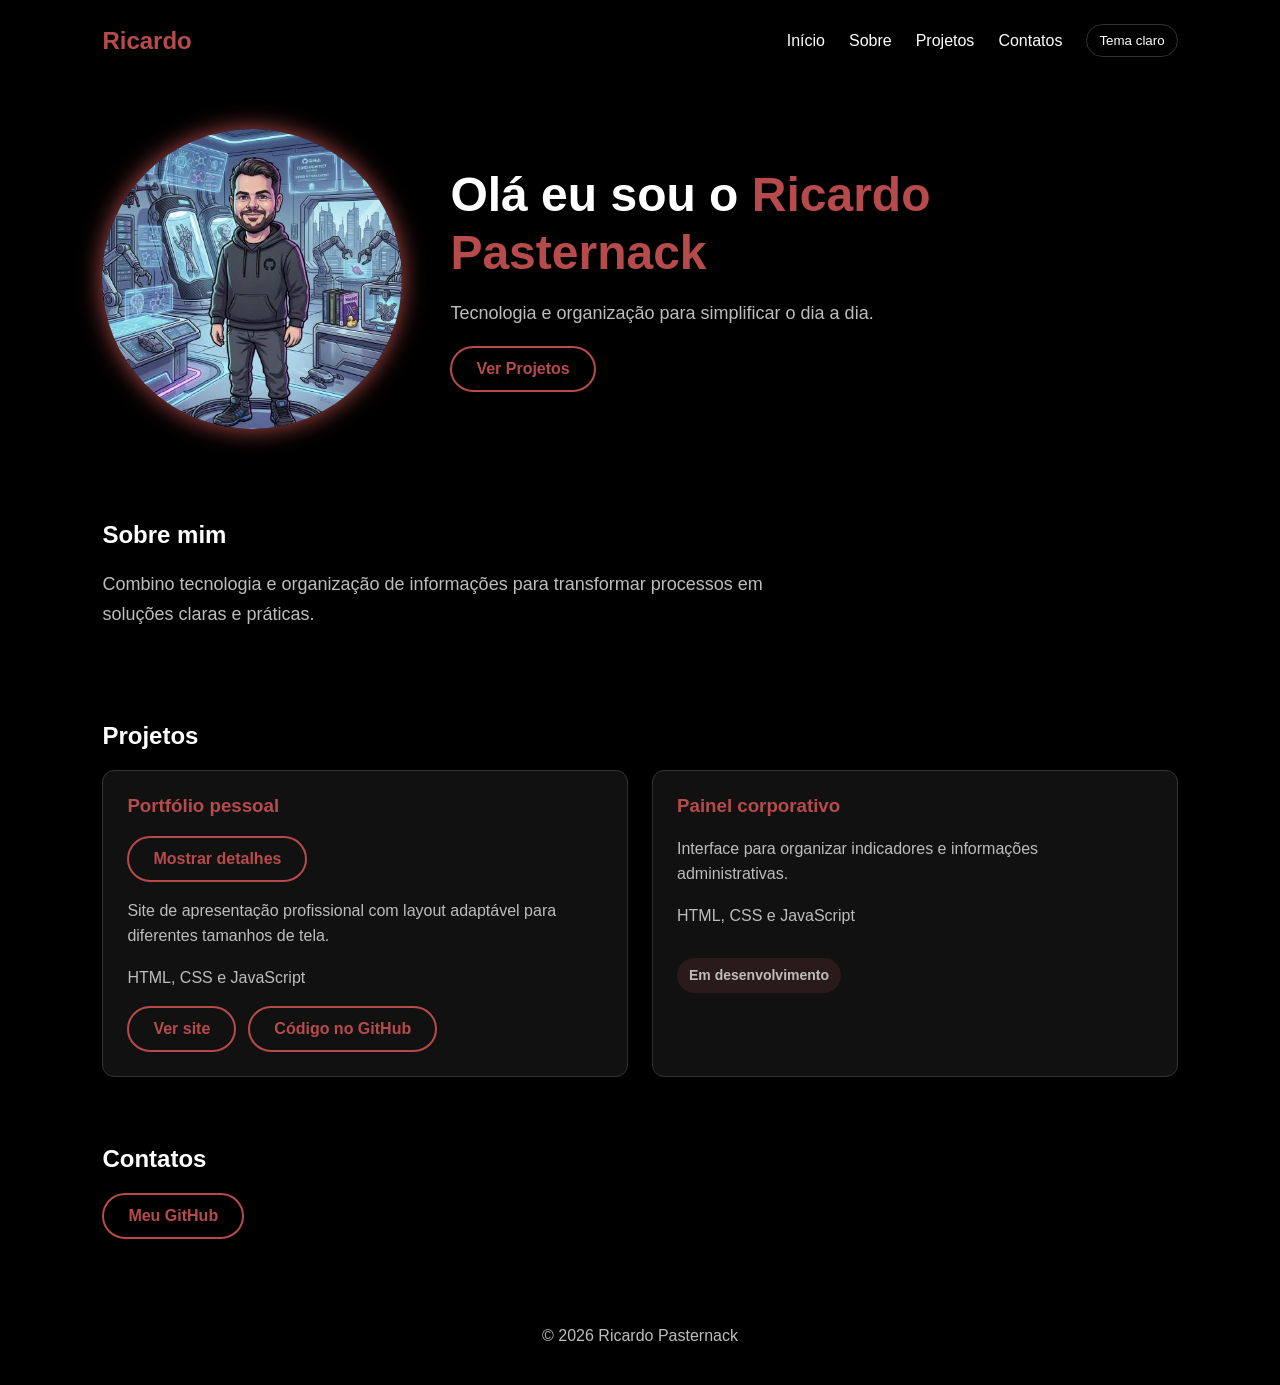
==== index.html @ fec962db "Adiciona seção sobre mim" ====
<!DOCTYPE html>
<html lang="pt-BR">
<head>
    <meta charset="UTF-8">
    <meta name="viewport" content="width=device-width, initial-scale=1.0">
    <title>Ricardo Pasternack | Portfólio</title>
    <meta
        name="description"
        content="Portfólio de Ricardo Pasternack. 
        Conheça meus projetos e acesse meu perfil no GitHub."
    >
    <link
        rel="icon"
        type="image/png"
        href="imagens/logo.png"
    >
    <link rel="stylesheet" href="style.css">
    <script src="script.js" defer></script>
</head>
<body>
    <header>
        <span class="logo">Ricardo</span>

        <nav>
            <a href="#inicio">Início</a>
            <a href="#sobre">Sobre</a>
            <a href="#projetos">Projetos</a>
            <a href="#contatos">Contatos</a>

            <button
                type="button"
                class="botao-tema"
                id="alternar-tema"
                aria-pressed="false"
            >
                Tema claro
            </button>
        </nav>

    </header>
    <main id="inicio">

        <img
        class="foto-perfil"
        src="imagens/logo.png"
        alt="Avatar ilustrado"
        >
        

        <div class="apresentacao">
            <h1>Olá eu sou o <span>Ricardo Pasternack</span></h1>
        
            <p class="descricao">
                Tecnologia e organização para simplificar o dia a dia.
            </p>
            <a class="botao" href="#projetos">Ver Projetos</a>
        </div>

        <section id="sobre" class="sobre">
            <h2>Sobre mim</h2>

            <p>
                Combino tecnologia e organização de informações para transformar
                processos em soluções claras e práticas.
            </p>
        </section>

        <section id="projetos" class="projetos">
            <h2>Projetos</h2>

            <div class="lista-projetos">
                <article class="projeto">
                    <h3>Portfólio pessoal</h3>

                    <button
                        type="button"
                        class="botao"
                        id="alternar-detalhes"
                        aria-expanded="false"
                        aria-controls="detalhes-projeto"
                    >
                        Mostrar detalhes
                    </button>

                    <p id="detalhes-projeto" hidden>
                        Neste projeto, apliquei HTML semântico, Flexbox,
                        adaptação para telas pequenas e eventos com JavaScript.
                    </p>

                    <p>
                        Site de apresentação profissional com layout adaptável
                        para diferentes tamanhos de tela.
                    </p>

                    <p>HTML, CSS e JavaScript</p>

                    <div class="acoes-projeto">
                        <a
                            class="botao"
                            href="https://ricardopasternack.github.io/portfolio-pessoal/"
                            target="_blank"
                            rel="noopener"
                        >
                            Ver site
                        </a>

                        <a
                            class="botao"
                            href="https://github.com/RicardoPasternack/portfolio-pessoal"
                            target="_blank"
                            rel="noopener"
                        >
                            Código no GitHub
                        </a>
                    </div>
                </article>

                <article class="projeto">
                    <h3>Painel corporativo</h3>

                    <p>
                        Interface para organizar indicadores e informações administrativas.
                    </p>

                    <p>HTML, CSS e JavaScript</p>

                    <p class="status">Em desenvolvimento</p>                    
                </article>
            </div>
        </section>

        <section id="contatos" class="contatos">
            <h2>Contatos</h2>

            <a
                class="botao"
                href="https://github.com/RicardoPasternack"
                target="_blank"
                rel="noopener"
            >
                Meu GitHub
            </a>
        </section>

    </main>
    <footer>
        <p>
            &copy; <span id="ano-atual"></span> Ricardo Pasternack
        </p>
    </footer>
</body>
</html>
---- style.css ----
:root
{
    --cor-destaque: #b74b4b;
    --cor-fundo: black;
    --cor-texto: white;
    --cor-superficie: #111;
    --cor-borda: #333;
    --cor-texto-secundario: #bdbdbd;
}

html
{
    scroll-behavior: smooth;
}

body
{
    display: flex;
    flex-direction: column;
    align-items: flex-start;
    font-family: sans-serif;
    background-color: var(--cor-fundo);
    color: var(--cor-texto);
    margin: 0;
    transition: background-color 0.3s, color 0.3s;
}

body.tema-claro
{
    --cor-fundo: #f5f5f5;
    --cor-texto: #1a1a1a;
    --cor-superficie: white;
    --cor-borda: #d0d0d0;
    --cor-texto-secundario: #555;
}

main
{
    padding: 48px 8%;
    display: flex;
    align-items: center;
    gap: 48px;
    flex-wrap: wrap;
    align-self: stretch;
}

.apresentacao
{
    flex: 1 300px;

    h1
    {
        font-size: 48px;
        line-height: 1.2;
        margin: 0;
    }

    h1 span
    {
        color: var(--cor-destaque);
    }

    .descricao
    {
        color: var(--cor-texto-secundario);
        font-size: 18px;
        line-height: 1.6;
    }

}

header
{
    padding: 24px 8%;
    display: flex;
    justify-content: space-between;
    align-items: center;
    align-self: stretch;
    flex-wrap: wrap;
    gap: 16px;
}

.logo
{
    color: var(--cor-destaque);
    font-size: 24px;
    font-weight: bold;
}

nav a
{
    color: var(--cor-texto);
    text-decoration: none;
    transition: color 0.2s;   
}

nav a:hover,
nav a:focus-visible
{
    color: var(--cor-destaque);
}

.foto-perfil
{
    width: 300px;
    max-width: 100%;
    height: auto;
    border-radius: 50%;
    box-shadow: 0 0 25px var(--cor-destaque);
}

.projetos
{
    flex-basis: 100%;
}

nav
{
    display: flex;
    gap: 24px;
    flex-wrap: wrap;
    align-items: center;
}

.lista-projetos
{
    display: grid;
    grid-template-columns: repeat(auto-fit, minmax(280px, 1fr));
    gap: 24px;
}
.projeto
{
    background-color: var(--cor-superficie);
    border: 1px solid var(--cor-borda);
    border-radius: 12px;
    padding: 24px;
    transition:
    transform 0.2s,
    border-color 0.3s,
    background-color 0.3s;

    h3
    {
        margin-top: 0;
        color: var(--cor-destaque);
    }

    p
    {
        color: var(--cor-texto-secundario);
        line-height: 1.6;
    }
}

.projeto:hover,
.projeto:focus-within
{
    transform: translateY(-4px);
    border-color: var(--cor-destaque);
}

.acoes-projeto
{
    display: flex;
    flex-wrap: wrap;
    gap: 12px;
}

.botao
{
    display: inline-block;
    padding: 12px 24px;
    border: 2px solid var(--cor-destaque);
    border-radius: 30px;
    color: var(--cor-destaque);
    text-decoration: none;
    font-weight: bold;
    transition: background-color 0.2s, color 0.2s;
    background-color: transparent;
    font-family: inherit;
    font-size: 16px;
    cursor: pointer;
}

.botao:hover,
.botao:focus-visible
{
    background-color: var(--cor-destaque);
    color: black;
}

.contatos
{
    flex-basis: 100%;
}

footer
{
    width: 100%;
    box-sizing: border-box;
    padding: 24px 8%;
    text-align: center;
    color: var(--cor-texto-secundario);
}

@media (max-width: 600px)
{
    .apresentacao h1
    {
        font-size: 36px;
    }

    .foto-perfil
    {
        width: 220px;
        margin-inline: auto;
    }
}

.status
{
    display: inline-block;
    padding: 6px 12px;
    border-radius: 20px;
    background-color: #2a1a1a;
    color: #e57373;
    font-size: 14px;
    font-weight: bold;
}

.botao-tema
{
    background-color: transparent;
    border: 1px solid var(--cor-borda);
    border-radius: 20px;
    color: var(--cor-texto);
    padding: 8px 12px;
    cursor: pointer;
    font-family: inherit;
    transition: color 0.2s, border-color 0.2s;
}

.botao-tema:hover,
.botao-tema:focus-visible
{
    color: var(--cor-destaque);
    border-color: var(--cor-destaque);
}

.sobre
{
    flex-basis: 100%;
    padding: 24px 0;
}

.sobre p
{
    max-width: 700px;
    color: var(--cor-texto-secundario);
    font-size: 18px;
    line-height: 1.7;
    margin-bottom: 0;
}
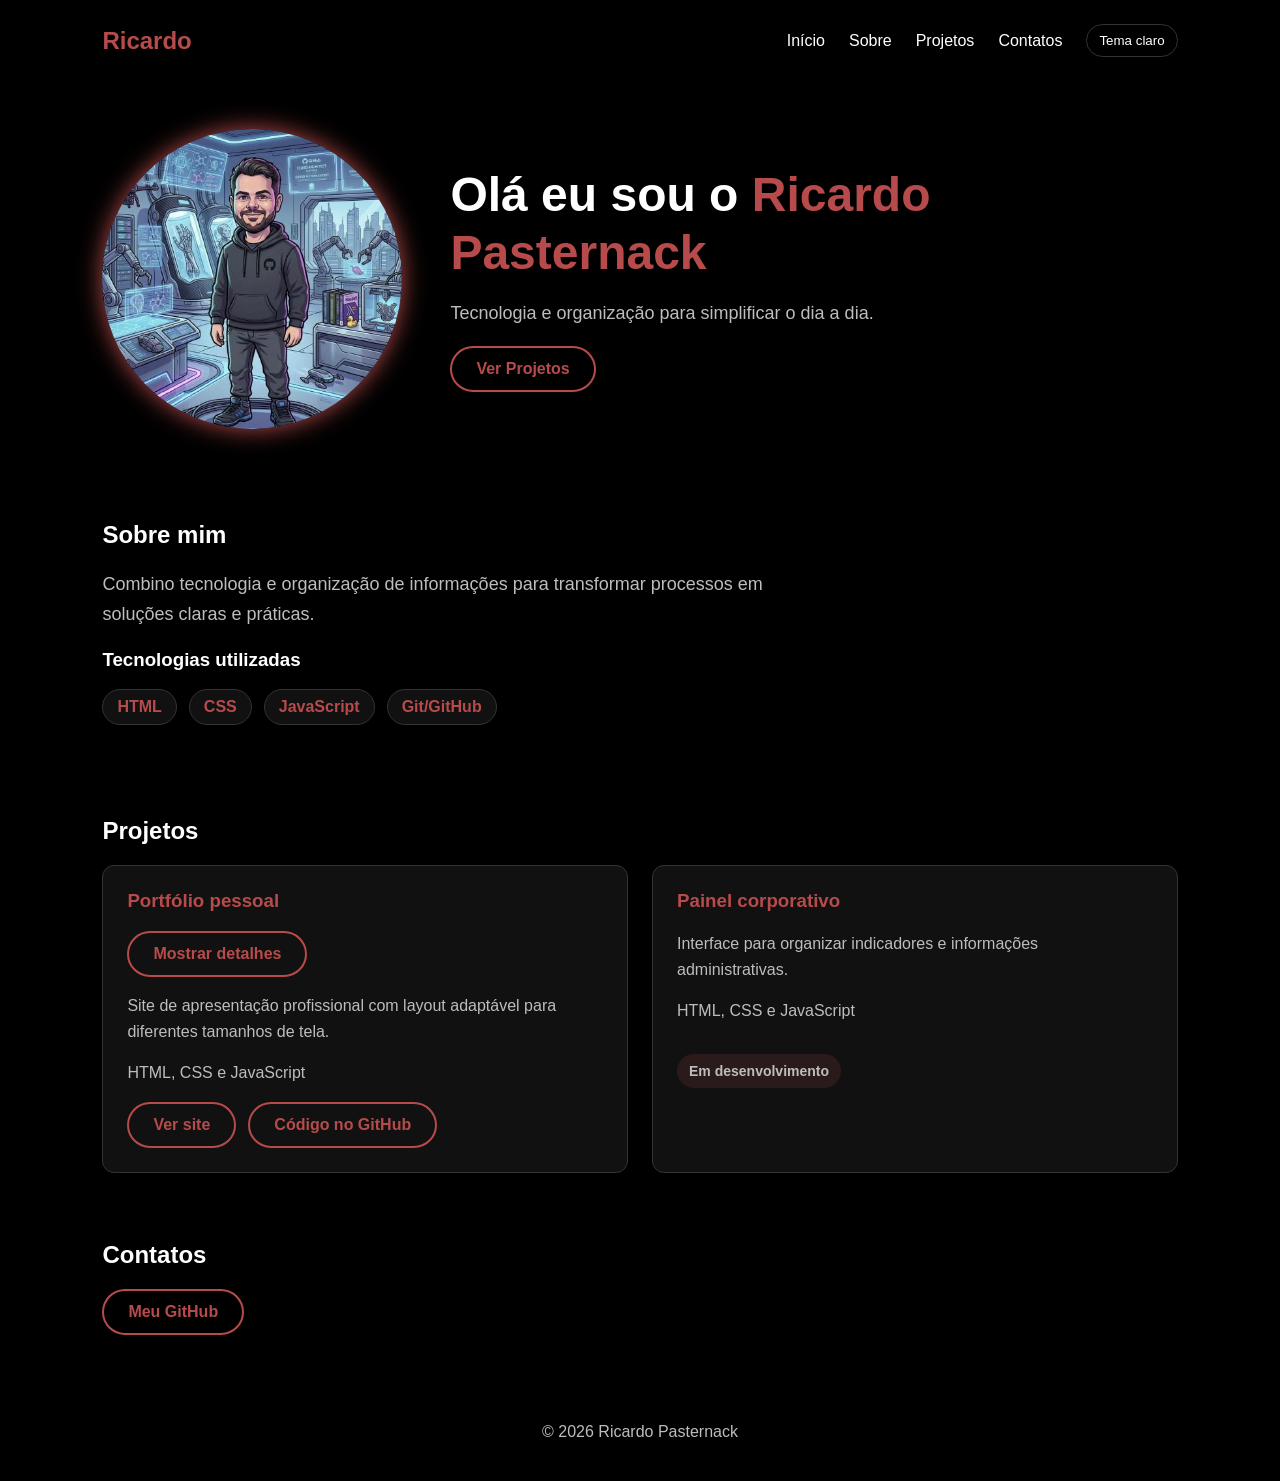
==== commit f895ecac: "Adiciona tecnologias ao portfólio" ====
--- a/index.html
+++ b/index.html
@@ -63,6 +63,15 @@
                 Combino tecnologia e organização de informações para transformar
                 processos em soluções claras e práticas.
             </p>
+
+            <h3>Tecnologias utilizadas</h3>
+
+            <ul class="lista-tecnologias">
+                <li>HTML</li>
+                <li>CSS</li>
+                <li>JavaScript</li>
+                <li>Git/GitHub</li>
+            </ul>
         </section>
 
         <section id="projetos" class="projetos">
--- a/style.css
+++ b/style.css
@@ -260,4 +260,24 @@
     font-size: 18px;
     line-height: 1.7;
     margin-bottom: 0;
+}
+
+.lista-tecnologias
+{
+    display: flex;
+    flex-wrap: wrap;
+    gap: 12px;
+    list-style: none;
+    padding: 0;
+    margin: 16px 0 0;
+}
+
+.lista-tecnologias li
+{
+    padding: 8px 14px;
+    border: 1px solid var(--cor-borda);
+    border-radius: 20px;
+    background-color: var(--cor-superficie);
+    color: var(--cor-destaque);
+    font-weight: bold;
 }
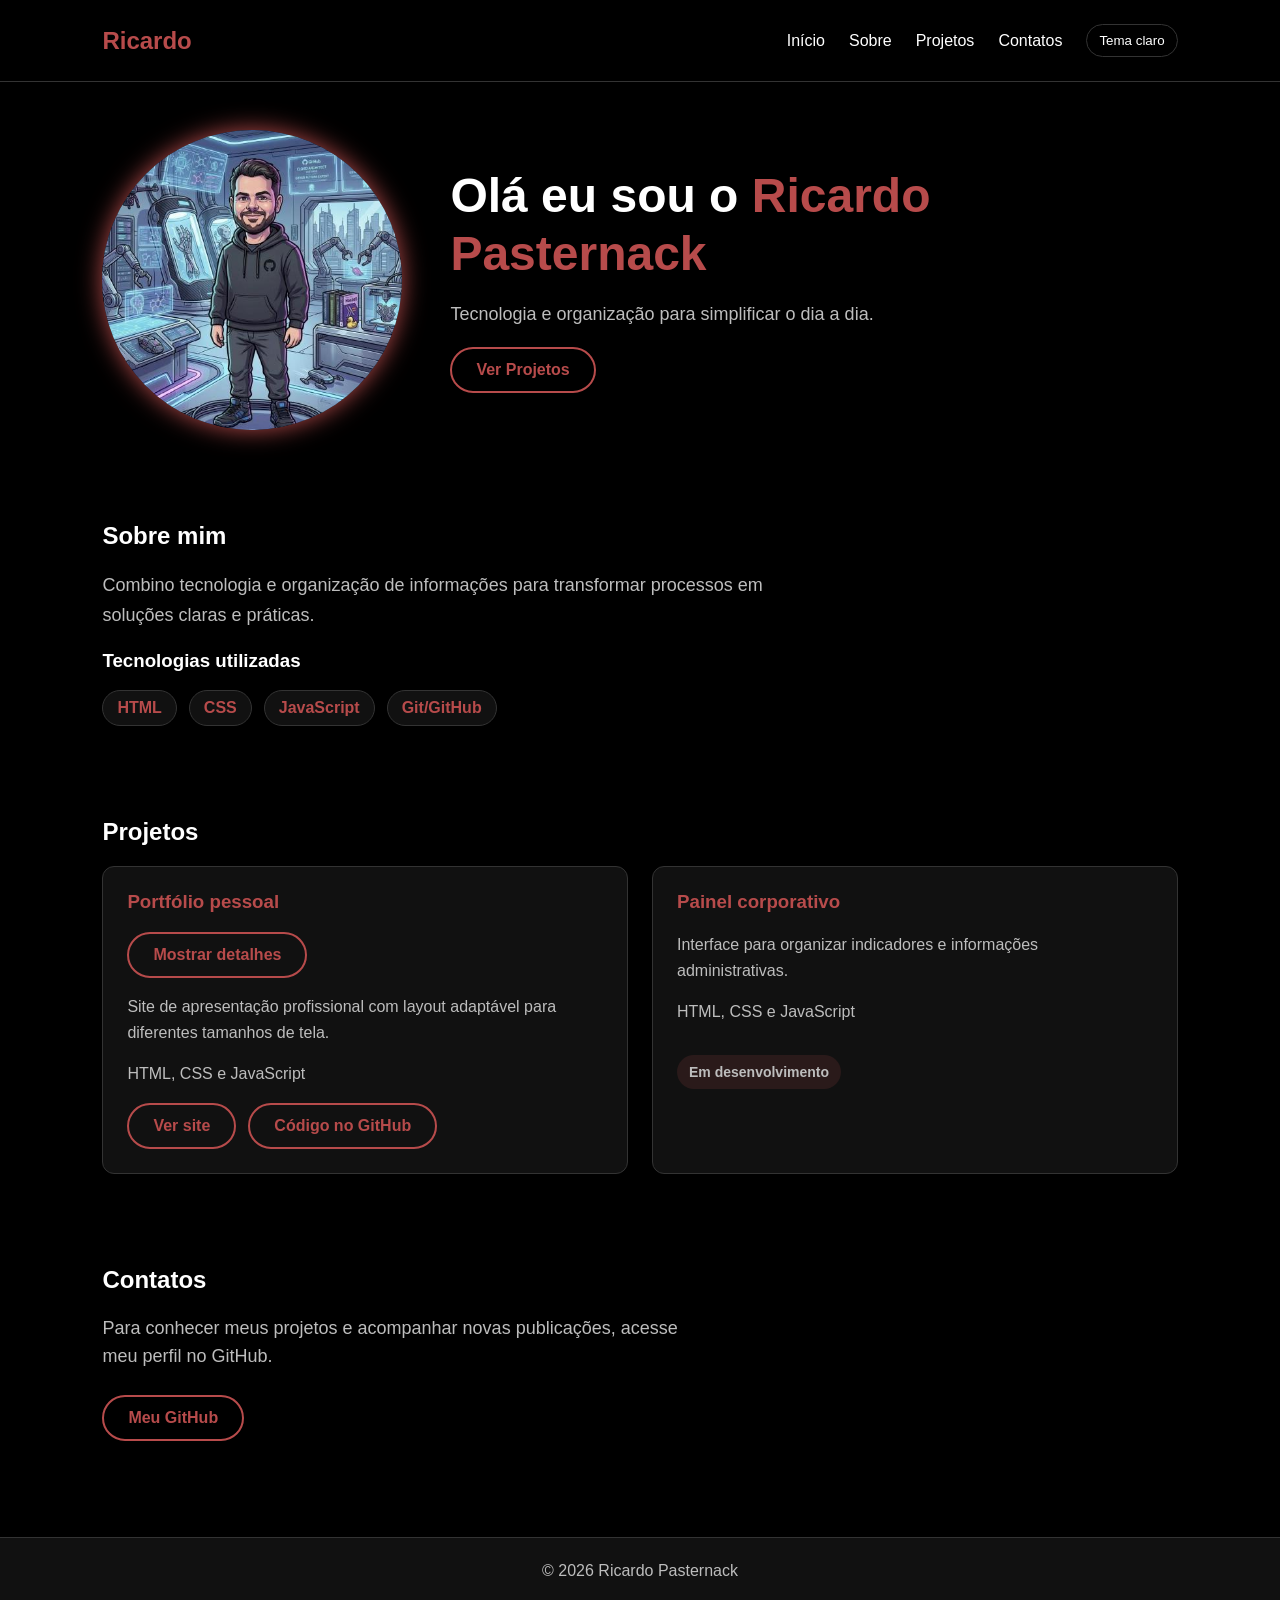
==== commit 7b01e846: "Melhora contatos e acessibilidade" ====
--- a/index.html
+++ b/index.html
@@ -141,6 +141,11 @@
         <section id="contatos" class="contatos">
             <h2>Contatos</h2>
 
+            <p class="descricao-contato">
+                Para conhecer meus projetos e acompanhar novas publicações,
+                acesse meu perfil no GitHub.
+            </p>
+
             <a
                 class="botao"
                 href="https://github.com/RicardoPasternack"
--- a/style.css
+++ b/style.css
@@ -11,6 +11,7 @@
 html
 {
     scroll-behavior: smooth;
+    scroll-padding-top: 120px;
 }
 
 body
@@ -78,6 +79,13 @@
     align-self: stretch;
     flex-wrap: wrap;
     gap: 16px;
+    position: sticky;
+    top: 0;
+    z-index: 10;
+    background-color: var(--cor-fundo);
+    border-bottom: 1px solid var(--cor-borda);
+    box-sizing: border-box;
+    transition: background-color 0.3s, border-color 0.3s;
 }
 
 .logo
@@ -192,6 +200,16 @@
 .contatos
 {
     flex-basis: 100%;
+    padding: 24px 0 48px;
+}
+
+.descricao-contato
+{
+    max-width: 600px;
+    color: var(--cor-texto-secundario);
+    font-size: 18px;
+    line-height: 1.6;
+    margin: 0 0 24px;
 }
 
 footer
@@ -201,6 +219,14 @@
     padding: 24px 8%;
     text-align: center;
     color: var(--cor-texto-secundario);
+    background-color: var(--cor-superficie);
+    border-top: 1px solid var(--cor-borda);
+    transition: background-color 0.3s, border-color 0.3s;
+}
+
+footer p
+{
+    margin: 0;
 }
 
 @media (max-width: 600px)
@@ -280,4 +306,29 @@
     background-color: var(--cor-superficie);
     color: var(--cor-destaque);
     font-weight: bold;
+}
+
+@media (prefers-reduced-motion: reduce)
+{
+    html
+    {
+        scroll-behavior: auto;
+    }
+
+    body,
+    header,
+    footer,
+    nav a,
+    .projeto,
+    .botao,
+    .botao-tema
+    {
+        transition: none;
+    }
+
+    .projeto:hover,
+    .projeto:focus-within
+    {
+        transform: none;
+    }
 }
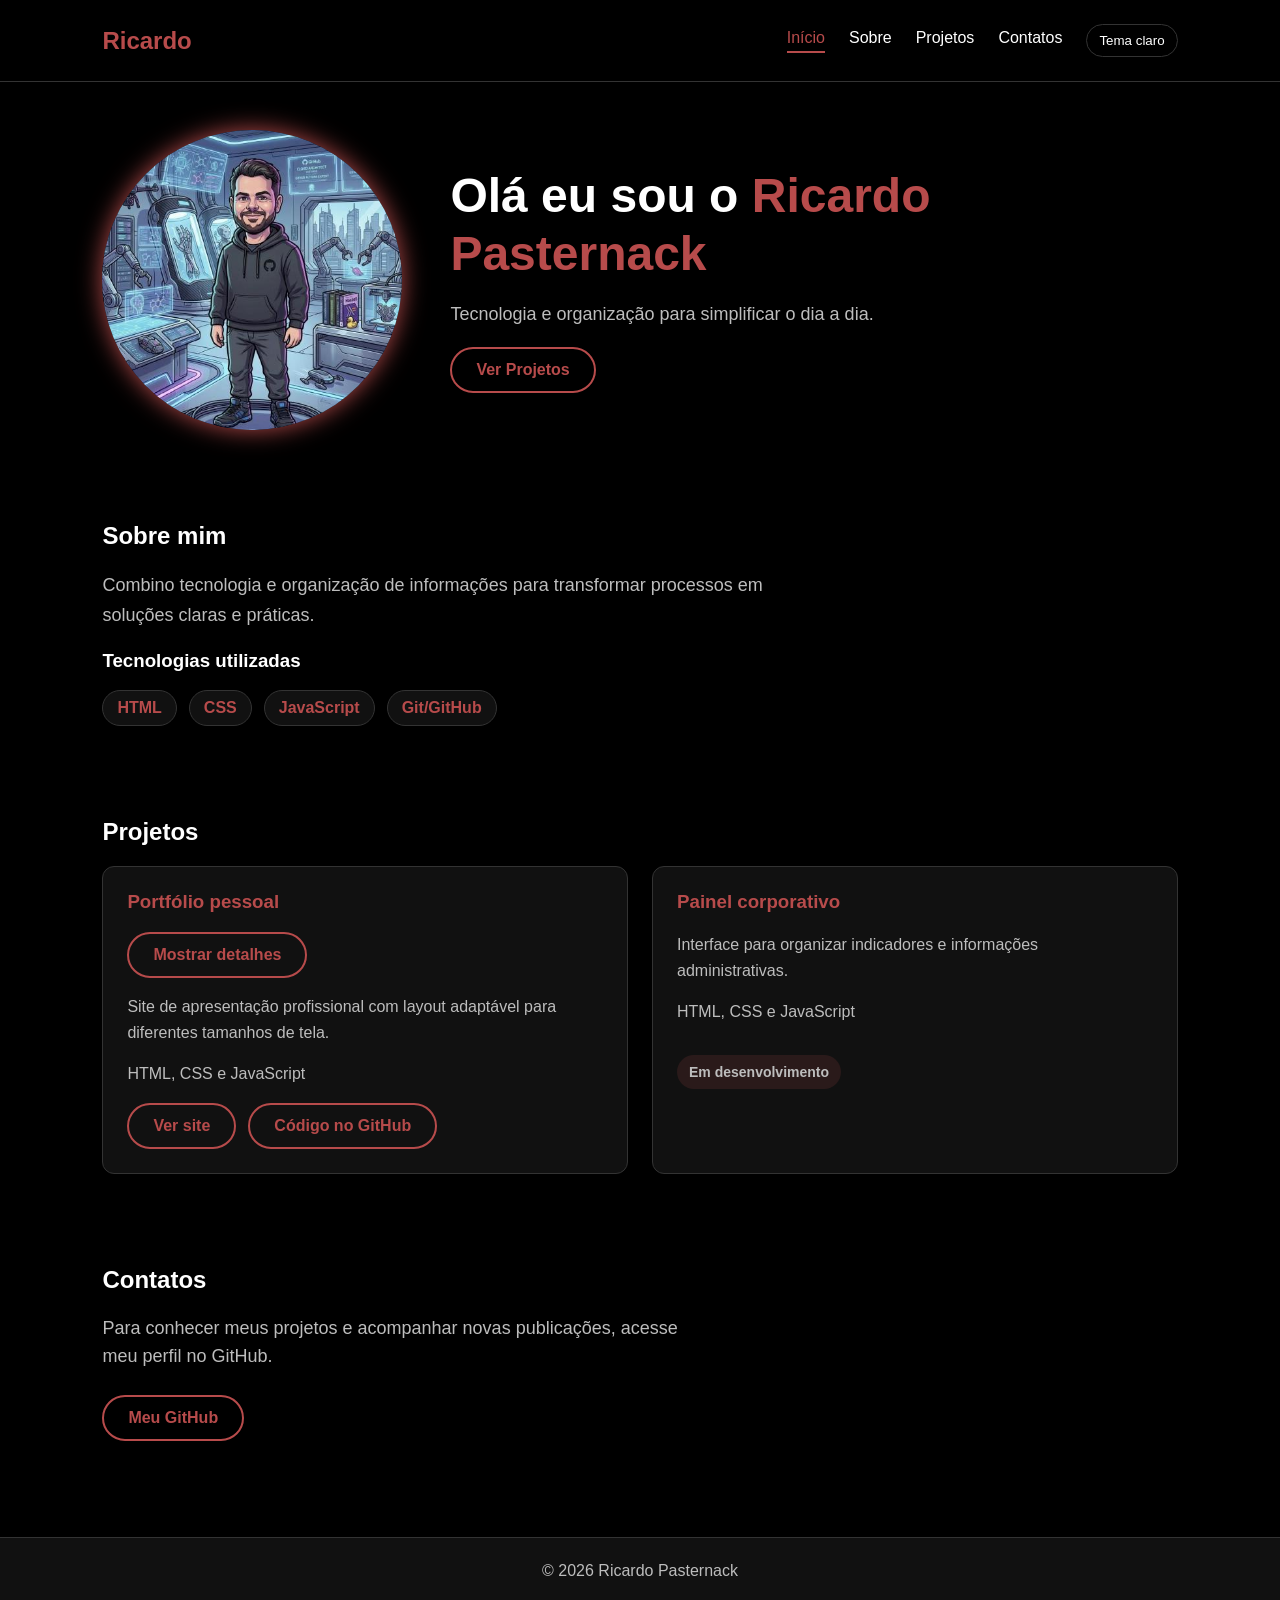
==== commit d894e9e7: "Destaca seção atual na navegação" ====
--- a/index.html
+++ b/index.html
@@ -9,6 +9,51 @@
         content="Portfólio de Ricardo Pasternack. 
         Conheça meus projetos e acesse meu perfil no GitHub."
     >
+    <meta name="author" content="Ricardo Pasternack">
+
+    <link
+        rel="canonical"
+        href="https://ricardopasternack.github.io/portfolio-pessoal/"
+    >
+    <meta
+        property="og:title"
+        content="Ricardo Pasternack | Portfólio"
+    >
+    <meta
+        property="og:description"
+        content="Portfólio de Ricardo Pasternack. Conheça meus projetos e acesse meu perfil no GitHub."
+    >
+    <meta property="og:type" content="website">
+    <meta
+        property="og:url"
+        content="https://ricardopasternack.github.io/portfolio-pessoal/"
+    >
+    <meta
+        property="og:image"
+        content="https://ricardopasternack.github.io/portfolio-pessoal/imagens/logo.png"
+    >
+    <meta
+        property="og:image:alt"
+        content="Avatar ilustrado de Ricardo Pasternack em cenário tecnológico"
+    >
+    <meta property="og:locale" content="pt_BR">
+    <meta name="twitter:card" content="summary">
+    <meta
+        name="twitter:title"
+        content="Ricardo Pasternack | Portfólio"
+    >
+    <meta
+        name="twitter:description"
+        content="Portfólio de Ricardo Pasternack. Conheça meus projetos e acesse meu perfil no GitHub."
+    >
+    <meta
+        name="twitter:image"
+        content="https://ricardopasternack.github.io/portfolio-pessoal/imagens/logo.png"
+    >
+    <meta
+        name="twitter:image:alt"
+        content="Avatar ilustrado de Ricardo Pasternack em cenário tecnológico"
+    >
     <link
         rel="icon"
         type="image/png"
@@ -19,9 +64,15 @@
 </head>
 <body>
     <header>
-        <span class="logo">Ricardo</span>
-
-        <nav>
+        <a
+            class="logo"
+            href="#inicio"
+            aria-label="Voltar ao início"
+        >
+            Ricardo
+        </a>
+
+        <nav aria-label="Navegação principal">
             <a href="#inicio">Início</a>
             <a href="#sobre">Sobre</a>
             <a href="#projetos">Projetos</a>
--- a/style.css
+++ b/style.css
@@ -93,19 +93,28 @@
     color: var(--cor-destaque);
     font-size: 24px;
     font-weight: bold;
+    text-decoration: none;
 }
 
 nav a
 {
     color: var(--cor-texto);
     text-decoration: none;
-    transition: color 0.2s;   
+    padding-bottom: 4px;
+    border-bottom: 2px solid transparent;
+    transition: color 0.2s, border-color 0.2s;
 }
 
 nav a:hover,
 nav a:focus-visible
 {
     color: var(--cor-destaque);
+}
+
+nav a[aria-current="location"]
+{
+    color: var(--cor-destaque);
+    border-color: var(--cor-destaque);
 }
 
 .foto-perfil
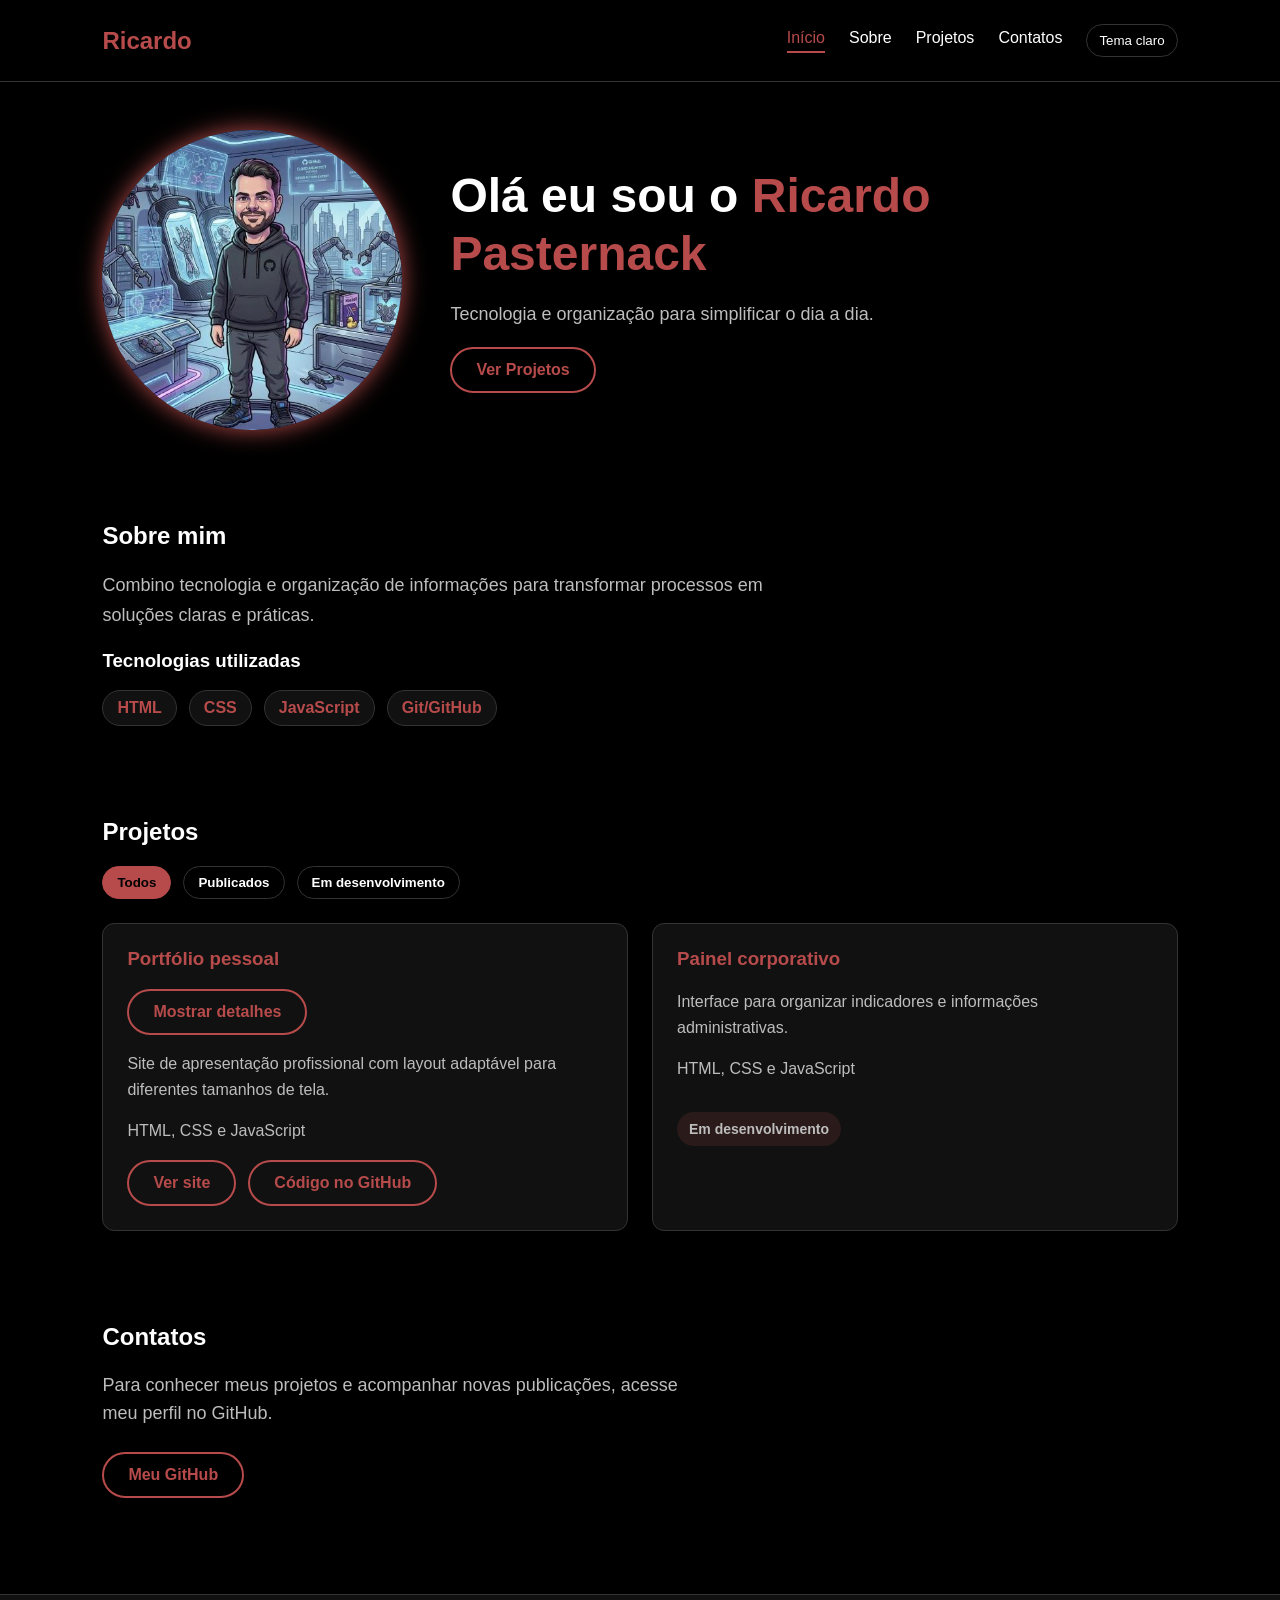
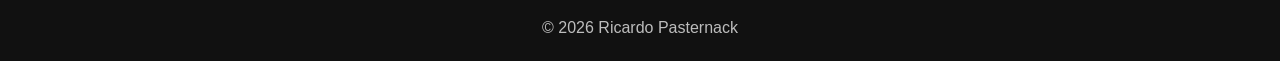
==== commit 3f972f78: "Adiciona filtros aos projetos" ====
--- a/index.html
+++ b/index.html
@@ -6,7 +6,7 @@
     <title>Ricardo Pasternack | Portfólio</title>
     <meta
         name="description"
-        content="Portfólio de Ricardo Pasternack. 
+        content="Portfólio de Ricardo Pasternack.
         Conheça meus projetos e acesse meu perfil no GitHub."
     >
     <meta name="author" content="Ricardo Pasternack">
@@ -96,11 +96,11 @@
         src="imagens/logo.png"
         alt="Avatar ilustrado"
         >
-        
+
 
         <div class="apresentacao">
             <h1>Olá eu sou o <span>Ricardo Pasternack</span></h1>
-        
+
             <p class="descricao">
                 Tecnologia e organização para simplificar o dia a dia.
             </p>
@@ -127,9 +127,41 @@
 
         <section id="projetos" class="projetos">
             <h2>Projetos</h2>
+            <div
+                class="filtros-projetos"
+                role="group"
+                aria-label="Filtrar projetos"
+            >
+                <button
+                    type="button"
+                    class="filtro-projeto"
+                    data-filtro="todos"
+                    aria-pressed="true"
+                >
+                    Todos
+                </button>
+
+                <button
+                    type="button"
+                    class="filtro-projeto"
+                    data-filtro="publicado"
+                    aria-pressed="false"
+                >
+                    Publicados
+                </button>
+
+                <button
+                    type="button"
+                    class="filtro-projeto"
+                    data-filtro="desenvolvimento"
+                    aria-pressed="false"
+                >
+                    Em desenvolvimento
+                </button>
+            </div>
 
             <div class="lista-projetos">
-                <article class="projeto">
+                <article class="projeto" data-status="publicado">
                     <h3>Portfólio pessoal</h3>
 
                     <button
@@ -175,7 +207,7 @@
                     </div>
                 </article>
 
-                <article class="projeto">
+                <article class="projeto" data-status="desenvolvimento">
                     <h3>Painel corporativo</h3>
 
                     <p>
@@ -184,7 +216,7 @@
 
                     <p>HTML, CSS e JavaScript</p>
 
-                    <p class="status">Em desenvolvimento</p>                    
+                    <p class="status">Em desenvolvimento</p>
                 </article>
             </div>
         </section>
@@ -208,6 +240,17 @@
         </section>
 
     </main>
+
+    <a
+        class="voltar-topo"
+        id="voltar-topo"
+        href="#inicio"
+        aria-label="Voltar ao início"
+        hidden
+    >
+        ↑
+    </a>
+
     <footer>
         <p>
             &copy; <span id="ano-atual"></span> Ricardo Pasternack
--- a/style.css
+++ b/style.css
@@ -131,6 +131,40 @@
     flex-basis: 100%;
 }
 
+.filtros-projetos
+{
+    display: flex;
+    flex-wrap: wrap;
+    gap: 12px;
+    margin: 0 0 24px;
+}
+
+.filtro-projeto
+{
+    padding: 8px 14px;
+    border: 1px solid var(--cor-borda);
+    border-radius: 20px;
+    background-color: transparent;
+    color: var(--cor-texto);
+    font-family: inherit;
+    font-weight: bold;
+    cursor: pointer;
+}
+
+.filtro-projeto:hover,
+.filtro-projeto:focus-visible
+{
+    color: var(--cor-destaque);
+    border-color: var(--cor-destaque);
+}
+
+.filtro-projeto[aria-pressed="true"]
+{
+    background-color: var(--cor-destaque);
+    border-color: var(--cor-destaque);
+    color: black;
+}
+
 nav
 {
     display: flex;
@@ -340,4 +374,36 @@
     {
         transform: none;
     }
+}
+
+.voltar-topo
+{
+    position: fixed;
+    right: 24px;
+    bottom: 24px;
+    width: 44px;
+    height: 44px;
+    display: flex;
+    align-items: center;
+    justify-content: center;
+    border-radius: 50%;
+    background-color: var(--cor-destaque);
+    color: black;
+    text-decoration: none;
+    font-size: 24px;
+    font-weight: bold;
+    box-shadow: 0 4px 12px rgb(0 0 0 / 40%);
+    z-index: 10;
+}
+
+.voltar-topo[hidden]
+{
+    display: none;
+}
+
+.voltar-topo:hover,
+.voltar-topo:focus-visible
+{
+    outline: 3px solid var(--cor-texto);
+    outline-offset: 3px;
 }
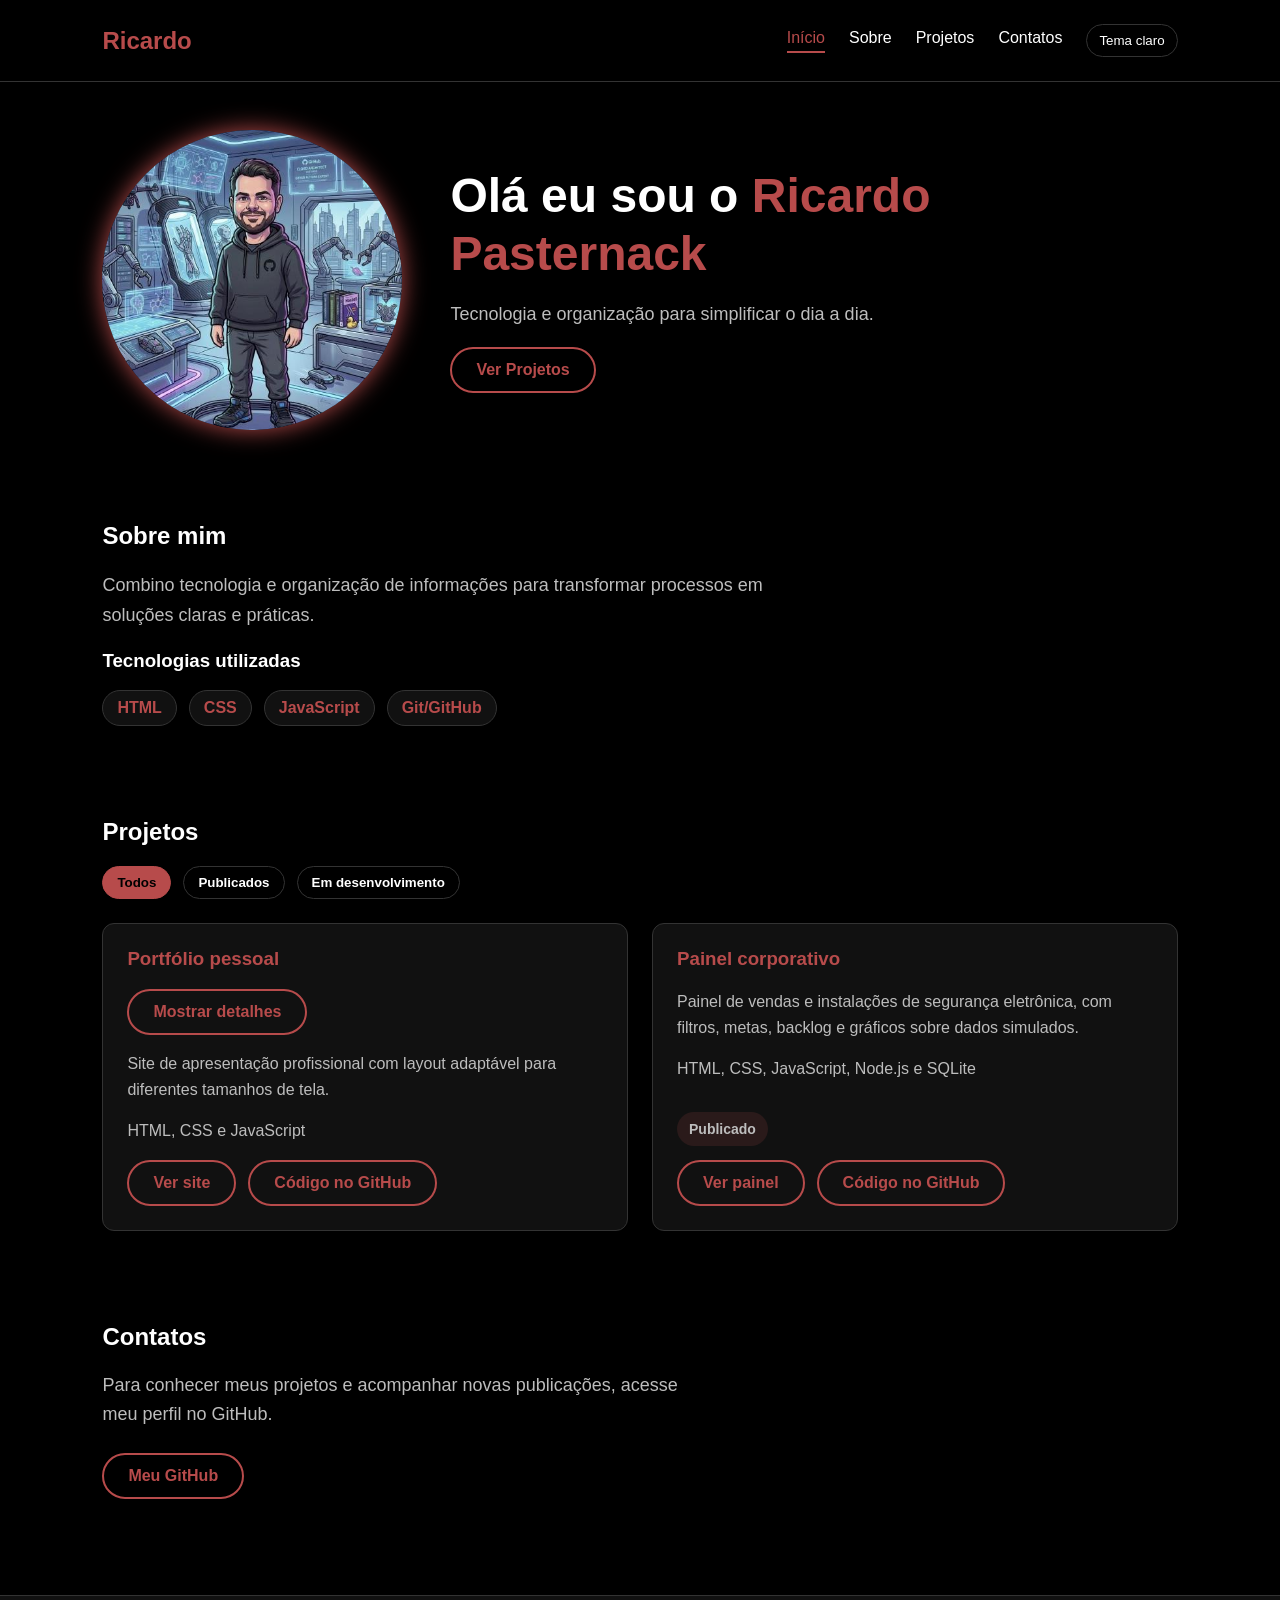
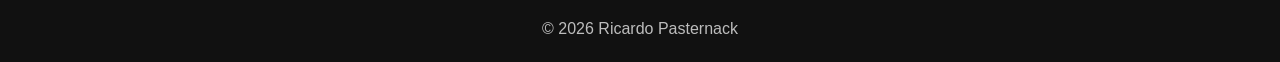
==== commit 11b7978b: "Publica painel corporativo com indicadores e cenário interativo" ====
--- a/index.html
+++ b/index.html
@@ -207,16 +207,15 @@
                     </div>
                 </article>
 
-                <article class="projeto" data-status="desenvolvimento">
+                <article class="projeto" data-status="publicado">
                     <h3>Painel corporativo</h3>
-
-                    <p>
-                        Interface para organizar indicadores e informações administrativas.
-                    </p>
-
-                    <p>HTML, CSS e JavaScript</p>
-
-                    <p class="status">Em desenvolvimento</p>
+                    <p>Painel de vendas e instalações de segurança eletrônica, com filtros, metas, backlog e gráficos sobre dados simulados.</p>
+                    <p>HTML, CSS, JavaScript, Node.js e SQLite</p>
+                    <p class="status">Publicado</p>
+                    <div class="acoes-projeto">
+                        <a class="botao" href="PainelCorp/Index.html" target="_blank" rel="noopener">Ver painel</a>
+                        <a class="botao" href="https://github.com/RicardoPasternack/portfolio-pessoal/tree/main/PainelCorp" target="_blank" rel="noopener">Código no GitHub</a>
+                    </div>
                 </article>
             </div>
         </section>
@@ -257,4 +256,4 @@
         </p>
     </footer>
 </body>
-</html>+</html>
